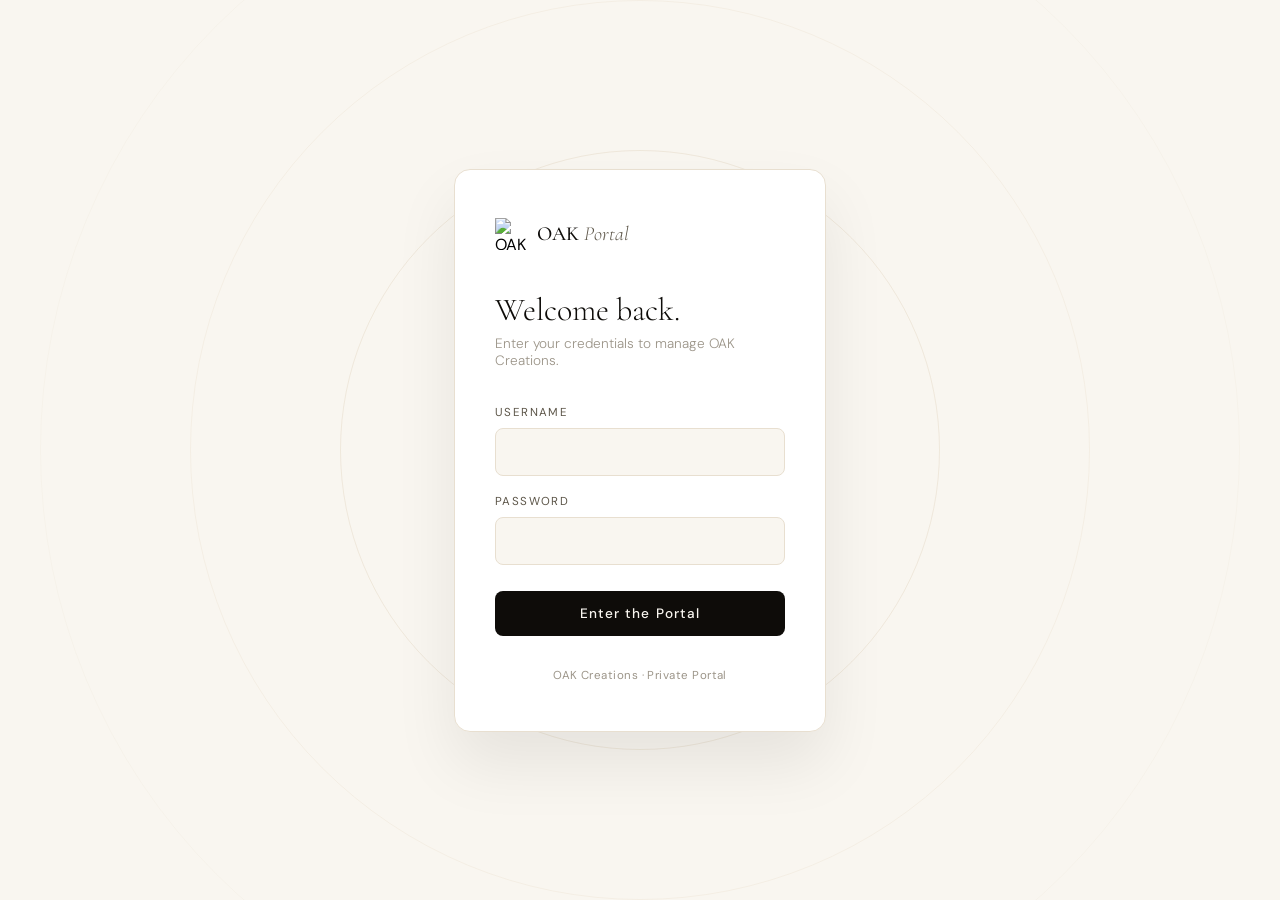
==== index.html @ 40ae6c49 "Added all files for OAKCreations site" ====
<!DOCTYPE html>
<html lang="en">
<head>
  <meta charset="UTF-8" />
  <meta name="viewport" content="width=device-width, initial-scale=1.0" />
  <title>OAK — Portal</title>
  <!-- No description meta, no OG tags, no robots index -->
  <meta name="robots" content="noindex, nofollow, noarchive, nosnippet" />
  <link rel="preconnect" href="https://fonts.googleapis.com" />
  <link rel="preconnect" href="https://fonts.gstatic.com" crossorigin />
  <link href="https://fonts.googleapis.com/css2?family=Cormorant+Garamond:ital,wght@0,300;0,400;0,500;0,600;1,300;1,400&family=DM+Sans:wght@300;400;500&display=swap" rel="stylesheet" />
  <style>
    :root {
      --ink: #0E0C09;
      --ink-soft: #5C5548;
      --ink-faint: #9C9589;
      --cream: #F9F6F0;
      --cream-warm: #F2EDE3;
      --cream-deep: #E8DFD0;
      --gold: #A8834A;
      --gold-pale: #E8D5B0;
      --white: #FFFFFF;
      --error: #C0392B;
      --ease-out: cubic-bezier(0.16, 1, 0.3, 1);
    }

    *, *::before, *::after { box-sizing: border-box; margin: 0; padding: 0; }

    html { -webkit-font-smoothing: antialiased; }

    body {
      background: var(--cream);
      font-family: 'DM Sans', system-ui, sans-serif;
      min-height: 100vh;
      display: flex;
      align-items: center;
      justify-content: center;
      overflow: hidden;
    }

    /* Background rings */
    .bg-ring {
      position: fixed;
      border-radius: 50%;
      border: 1px solid rgba(168,131,74,0.12);
      pointer-events: none;
    }
    .bg-ring-1 { width: 600px; height: 600px; top: 50%; left: 50%; transform: translate(-50%, -50%); }
    .bg-ring-2 { width: 900px; height: 900px; top: 50%; left: 50%; transform: translate(-50%, -50%); opacity: 0.5; }
    .bg-ring-3 { width: 1200px; height: 1200px; top: 50%; left: 50%; transform: translate(-50%, -50%); opacity: 0.25; }

    /* Login Box */
    .login-wrap {
      position: relative;
      z-index: 10;
      width: 100%;
      max-width: 420px;
      padding: 24px;
      animation: appear 0.8s cubic-bezier(0.16,1,0.3,1) both;
    }

    @keyframes appear {
      from { opacity: 0; transform: translateY(24px); }
      to { opacity: 1; transform: translateY(0); }
    }

    .login-card {
      background: var(--white);
      border: 1px solid var(--cream-deep);
      border-radius: 16px;
      padding: 48px 40px;
      box-shadow: 0 32px 64px rgba(14,12,9,0.08);
    }

    .login-logo {
      display: flex;
      align-items: center;
      gap: 10px;
      margin-bottom: 40px;
    }

    .login-logo img {
      width: 32px;
      height: 32px;
      object-fit: contain;
    }

    .login-logo-text {
      font-family: 'Cormorant Garamond', Georgia, serif;
      font-size: 1.25rem;
      font-weight: 500;
      color: var(--ink);
    }

    .login-logo-text em {
      font-style: italic;
      font-weight: 300;
      color: var(--ink-soft);
    }

    .login-title {
      font-family: 'Cormorant Garamond', Georgia, serif;
      font-size: 2rem;
      font-weight: 300;
      color: var(--ink);
      margin-bottom: 6px;
    }

    .login-sub {
      font-size: 0.85rem;
      color: var(--ink-faint);
      font-weight: 300;
      margin-bottom: 36px;
    }

    .field {
      margin-bottom: 18px;
    }

    .field label {
      display: block;
      font-size: 0.72rem;
      letter-spacing: 0.12em;
      text-transform: uppercase;
      color: var(--ink-soft);
      margin-bottom: 8px;
      font-family: 'DM Sans', sans-serif;
    }

    .field input {
      width: 100%;
      padding: 13px 16px;
      border: 1.5px solid var(--cream-deep);
      border-radius: 8px;
      background: var(--cream);
      font-family: 'DM Sans', sans-serif;
      font-size: 0.95rem;
      color: var(--ink);
      outline: none;
      transition: border-color 0.3s, box-shadow 0.3s;
      -webkit-font-smoothing: antialiased;
    }

    .field input:focus {
      border-color: var(--gold);
      box-shadow: 0 0 0 3px rgba(168,131,74,0.1);
    }

    .login-btn {
      width: 100%;
      padding: 14px;
      background: var(--ink);
      color: var(--cream);
      border: none;
      border-radius: 8px;
      font-family: 'DM Sans', sans-serif;
      font-size: 0.85rem;
      letter-spacing: 0.08em;
      font-weight: 500;
      margin-top: 8px;
      cursor: pointer;
      transition: background 0.3s, transform 0.2s;
    }

    .login-btn:hover { background: var(--gold); }
    .login-btn:active { transform: scale(0.99); }

    .login-error {
      display: none;
      margin-top: 16px;
      padding: 12px 16px;
      background: rgba(192,57,43,0.06);
      border: 1px solid rgba(192,57,43,0.2);
      border-radius: 8px;
      color: var(--error);
      font-size: 0.82rem;
      text-align: center;
    }

    .login-error.show { display: block; }

    .login-footer {
      margin-top: 32px;
      text-align: center;
      font-size: 0.72rem;
      color: var(--ink-faint);
      letter-spacing: 0.04em;
    }
  </style>
</head>
<body>

  <div class="bg-ring bg-ring-1"></div>
  <div class="bg-ring bg-ring-2"></div>
  <div class="bg-ring bg-ring-3"></div>

  <div class="login-wrap">
    <div class="login-card">
      <div class="login-logo">
        <img src="../oakcreations/assets/oak-tree.png" alt="OAK" />
        <span class="login-logo-text">OAK <em>Portal</em></span>
      </div>
      <h1 class="login-title">Welcome back.</h1>
      <p class="login-sub">Enter your credentials to manage OAK Creations.</p>

      <form id="loginForm" autocomplete="off">
        <div class="field">
          <label for="username">Username</label>
          <input type="text" id="username" name="username" autocomplete="new-username" spellcheck="false" />
        </div>
        <div class="field">
          <label for="password">Password</label>
          <input type="password" id="password" name="password" autocomplete="new-password" />
        </div>
        <button type="submit" class="login-btn">Enter the Portal</button>
        <div class="login-error" id="loginError">Incorrect credentials. Try again.</div>
      </form>

      <div class="login-footer">OAK Creations · Private Portal</div>
    </div>
  </div>

  <script src="auth.js"></script>
</body>
</html>
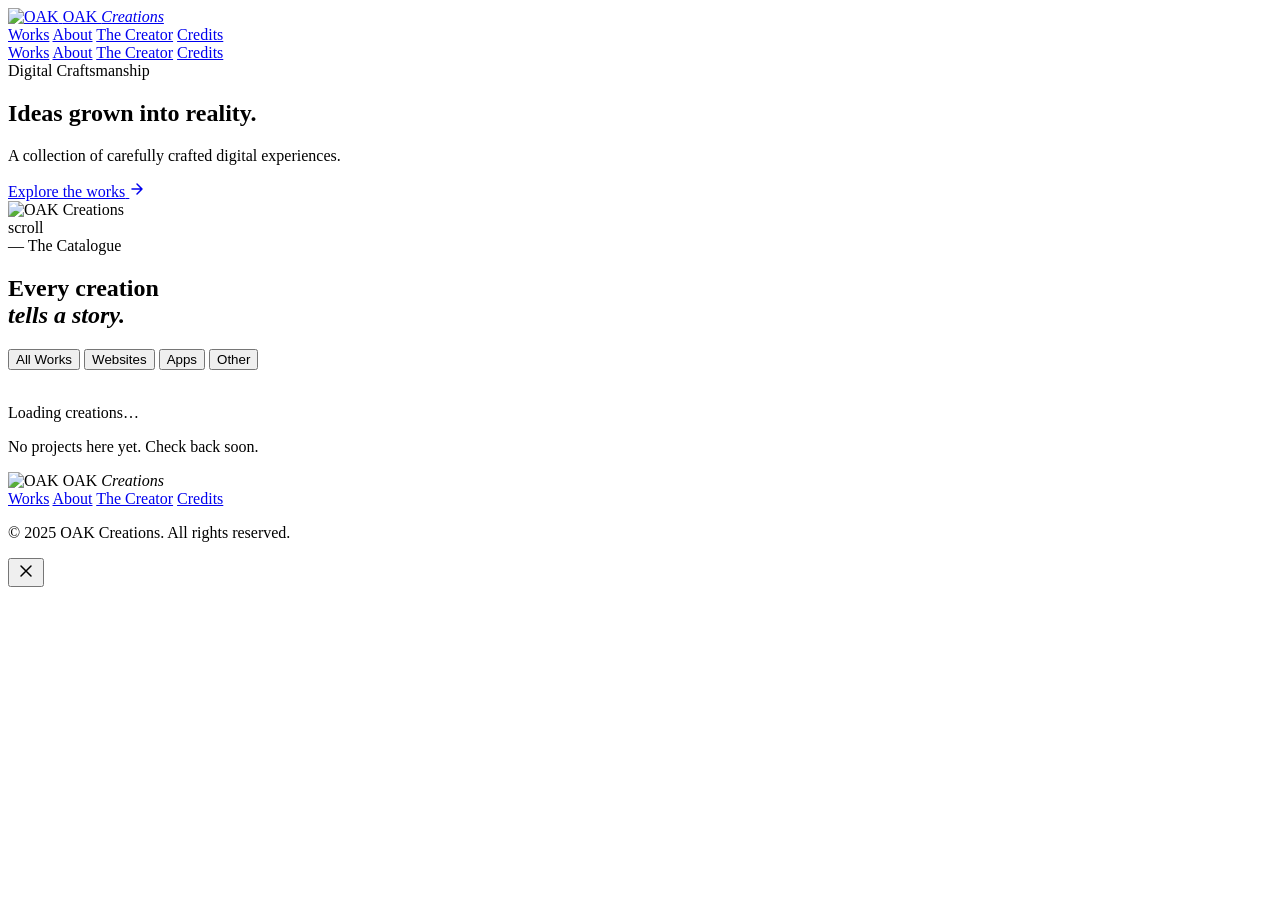
==== commit 7f1f5349: "Added index.html" ====
--- a/index.html
+++ b/index.html
@@ -3,223 +3,150 @@
 <head>
   <meta charset="UTF-8" />
   <meta name="viewport" content="width=device-width, initial-scale=1.0" />
-  <title>OAK — Portal</title>
-  <!-- No description meta, no OG tags, no robots index -->
-  <meta name="robots" content="noindex, nofollow, noarchive, nosnippet" />
+  <title>OAK Creations</title>
+  <meta name="description" content="OAK Creations — where ideas become extraordinary." />
   <link rel="preconnect" href="https://fonts.googleapis.com" />
   <link rel="preconnect" href="https://fonts.gstatic.com" crossorigin />
-  <link href="https://fonts.googleapis.com/css2?family=Cormorant+Garamond:ital,wght@0,300;0,400;0,500;0,600;1,300;1,400&family=DM+Sans:wght@300;400;500&display=swap" rel="stylesheet" />
-  <style>
-    :root {
-      --ink: #0E0C09;
-      --ink-soft: #5C5548;
-      --ink-faint: #9C9589;
-      --cream: #F9F6F0;
-      --cream-warm: #F2EDE3;
-      --cream-deep: #E8DFD0;
-      --gold: #A8834A;
-      --gold-pale: #E8D5B0;
-      --white: #FFFFFF;
-      --error: #C0392B;
-      --ease-out: cubic-bezier(0.16, 1, 0.3, 1);
-    }
-
-    *, *::before, *::after { box-sizing: border-box; margin: 0; padding: 0; }
-
-    html { -webkit-font-smoothing: antialiased; }
-
-    body {
-      background: var(--cream);
-      font-family: 'DM Sans', system-ui, sans-serif;
-      min-height: 100vh;
-      display: flex;
-      align-items: center;
-      justify-content: center;
-      overflow: hidden;
-    }
-
-    /* Background rings */
-    .bg-ring {
-      position: fixed;
-      border-radius: 50%;
-      border: 1px solid rgba(168,131,74,0.12);
-      pointer-events: none;
-    }
-    .bg-ring-1 { width: 600px; height: 600px; top: 50%; left: 50%; transform: translate(-50%, -50%); }
-    .bg-ring-2 { width: 900px; height: 900px; top: 50%; left: 50%; transform: translate(-50%, -50%); opacity: 0.5; }
-    .bg-ring-3 { width: 1200px; height: 1200px; top: 50%; left: 50%; transform: translate(-50%, -50%); opacity: 0.25; }
-
-    /* Login Box */
-    .login-wrap {
-      position: relative;
-      z-index: 10;
-      width: 100%;
-      max-width: 420px;
-      padding: 24px;
-      animation: appear 0.8s cubic-bezier(0.16,1,0.3,1) both;
-    }
-
-    @keyframes appear {
-      from { opacity: 0; transform: translateY(24px); }
-      to { opacity: 1; transform: translateY(0); }
-    }
-
-    .login-card {
-      background: var(--white);
-      border: 1px solid var(--cream-deep);
-      border-radius: 16px;
-      padding: 48px 40px;
-      box-shadow: 0 32px 64px rgba(14,12,9,0.08);
-    }
-
-    .login-logo {
-      display: flex;
-      align-items: center;
-      gap: 10px;
-      margin-bottom: 40px;
-    }
-
-    .login-logo img {
-      width: 32px;
-      height: 32px;
-      object-fit: contain;
-    }
-
-    .login-logo-text {
-      font-family: 'Cormorant Garamond', Georgia, serif;
-      font-size: 1.25rem;
-      font-weight: 500;
-      color: var(--ink);
-    }
-
-    .login-logo-text em {
-      font-style: italic;
-      font-weight: 300;
-      color: var(--ink-soft);
-    }
-
-    .login-title {
-      font-family: 'Cormorant Garamond', Georgia, serif;
-      font-size: 2rem;
-      font-weight: 300;
-      color: var(--ink);
-      margin-bottom: 6px;
-    }
-
-    .login-sub {
-      font-size: 0.85rem;
-      color: var(--ink-faint);
-      font-weight: 300;
-      margin-bottom: 36px;
-    }
-
-    .field {
-      margin-bottom: 18px;
-    }
-
-    .field label {
-      display: block;
-      font-size: 0.72rem;
-      letter-spacing: 0.12em;
-      text-transform: uppercase;
-      color: var(--ink-soft);
-      margin-bottom: 8px;
-      font-family: 'DM Sans', sans-serif;
-    }
-
-    .field input {
-      width: 100%;
-      padding: 13px 16px;
-      border: 1.5px solid var(--cream-deep);
-      border-radius: 8px;
-      background: var(--cream);
-      font-family: 'DM Sans', sans-serif;
-      font-size: 0.95rem;
-      color: var(--ink);
-      outline: none;
-      transition: border-color 0.3s, box-shadow 0.3s;
-      -webkit-font-smoothing: antialiased;
-    }
-
-    .field input:focus {
-      border-color: var(--gold);
-      box-shadow: 0 0 0 3px rgba(168,131,74,0.1);
-    }
-
-    .login-btn {
-      width: 100%;
-      padding: 14px;
-      background: var(--ink);
-      color: var(--cream);
-      border: none;
-      border-radius: 8px;
-      font-family: 'DM Sans', sans-serif;
-      font-size: 0.85rem;
-      letter-spacing: 0.08em;
-      font-weight: 500;
-      margin-top: 8px;
-      cursor: pointer;
-      transition: background 0.3s, transform 0.2s;
-    }
-
-    .login-btn:hover { background: var(--gold); }
-    .login-btn:active { transform: scale(0.99); }
-
-    .login-error {
-      display: none;
-      margin-top: 16px;
-      padding: 12px 16px;
-      background: rgba(192,57,43,0.06);
-      border: 1px solid rgba(192,57,43,0.2);
-      border-radius: 8px;
-      color: var(--error);
-      font-size: 0.82rem;
-      text-align: center;
-    }
-
-    .login-error.show { display: block; }
-
-    .login-footer {
-      margin-top: 32px;
-      text-align: center;
-      font-size: 0.72rem;
-      color: var(--ink-faint);
-      letter-spacing: 0.04em;
-    }
-  </style>
+  <link href="https://fonts.googleapis.com/css2?family=Cormorant+Garamond:ital,wght@0,300;0,400;0,500;0,600;1,300;1,400&family=Tenor+Sans&family=DM+Sans:wght@300;400;500&display=swap" rel="stylesheet" />
+  <link rel="stylesheet" href="css/main.css" />
+  <link rel="stylesheet" href="css/home.css" />
 </head>
 <body>
 
-  <div class="bg-ring bg-ring-1"></div>
-  <div class="bg-ring bg-ring-2"></div>
-  <div class="bg-ring bg-ring-3"></div>
+  <!-- Custom Cursor -->
+  <div class="cursor" id="cursor"></div>
+  <div class="cursor-follower" id="cursorFollower"></div>
 
-  <div class="login-wrap">
-    <div class="login-card">
-      <div class="login-logo">
-        <img src="../oakcreations/assets/oak-tree.png" alt="OAK" />
-        <span class="login-logo-text">OAK <em>Portal</em></span>
+  <!-- Navigation -->
+  <nav class="nav" id="nav">
+    <div class="nav-inner">
+      <a href="index.html" class="nav-logo">
+        <img src="assets/oak-tree.png" alt="OAK" class="nav-logo-icon" />
+        <span class="nav-logo-text">OAK <em>Creations</em></span>
+      </a>
+      <div class="nav-links">
+        <a href="index.html" class="nav-link active">Works</a>
+        <a href="about.html" class="nav-link">About</a>
+        <a href="oak.html" class="nav-link">The Creator</a>
+        <a href="credits.html" class="nav-link">Credits</a>
       </div>
-      <h1 class="login-title">Welcome back.</h1>
-      <p class="login-sub">Enter your credentials to manage OAK Creations.</p>
+      <div class="nav-menu-btn" id="menuBtn">
+        <span></span><span></span><span></span>
+      </div>
+    </div>
+  </nav>
 
-      <form id="loginForm" autocomplete="off">
-        <div class="field">
-          <label for="username">Username</label>
-          <input type="text" id="username" name="username" autocomplete="new-username" spellcheck="false" />
-        </div>
-        <div class="field">
-          <label for="password">Password</label>
-          <input type="password" id="password" name="password" autocomplete="new-password" />
-        </div>
-        <button type="submit" class="login-btn">Enter the Portal</button>
-        <div class="login-error" id="loginError">Incorrect credentials. Try again.</div>
-      </form>
-
-      <div class="login-footer">OAK Creations · Private Portal</div>
+  <!-- Mobile Menu -->
+  <div class="mobile-menu" id="mobileMenu">
+    <div class="mobile-menu-inner">
+      <a href="index.html" class="mobile-link">Works</a>
+      <a href="about.html" class="mobile-link">About</a>
+      <a href="oak.html" class="mobile-link">The Creator</a>
+      <a href="credits.html" class="mobile-link">Credits</a>
     </div>
   </div>
 
-  <script src="auth.js"></script>
+  <!-- Hero -->
+  <section class="hero">
+    <div class="hero-bg">
+      <div class="hero-grain"></div>
+      <div class="hero-rings">
+        <div class="ring ring-1"></div>
+        <div class="ring ring-2"></div>
+        <div class="ring ring-3"></div>
+      </div>
+    </div>
+    <div class="hero-content">
+      <div class="hero-eyebrow reveal-up">
+        <span class="eyebrow-line"></span>
+        <span>Digital Craftsmanship</span>
+        <span class="eyebrow-line"></span>
+      </div>
+      <h1 class="hero-title reveal-up" style="--delay: 0.1s">
+        <span class="hero-title-line">Ideas</span>
+        <span class="hero-title-line italic">grown</span>
+        <span class="hero-title-line">into reality.</span>
+      </h1>
+      <p class="hero-sub reveal-up" style="--delay: 0.2s" id="heroTagline">
+        A collection of carefully crafted digital experiences.
+      </p>
+      <a href="#works" class="hero-cta reveal-up" style="--delay: 0.3s">
+        <span>Explore the works</span>
+        <svg width="16" height="16" viewBox="0 0 16 16" fill="none"><path d="M8 3L13 8L8 13M3 8H13" stroke="currentColor" stroke-width="1.5" stroke-linecap="round" stroke-linejoin="round"/></svg>
+      </a>
+    </div>
+    <div class="hero-logo-wrap reveal-up" style="--delay: 0.4s">
+      <img src="assets/oak-tree.png" alt="OAK Creations" class="hero-logo-img" />
+    </div>
+    <div class="hero-scroll-hint">
+      <div class="scroll-line"></div>
+      <span>scroll</span>
+    </div>
+  </section>
+
+  <!-- Works Section -->
+  <section class="works" id="works">
+    <div class="works-header">
+      <div class="section-label reveal-up">
+        <span>— The Catalogue</span>
+      </div>
+      <h2 class="works-title reveal-up">Every creation<br><em>tells a story.</em></h2>
+    </div>
+
+    <!-- Filter Bar -->
+    <div class="filter-bar reveal-up" id="filterBar">
+      <button class="filter-btn active" data-filter="all">All Works</button>
+      <button class="filter-btn" data-filter="website">Websites</button>
+      <button class="filter-btn" data-filter="app">Apps</button>
+      <button class="filter-btn" data-filter="other">Other</button>
+    </div>
+
+    <!-- Projects Grid -->
+    <div class="projects-grid" id="projectsGrid">
+      <!-- Populated by JS from Gist data -->
+      <div class="projects-loading" id="projectsLoading">
+        <div class="loading-oak">
+          <img src="assets/oak-tree.png" alt="" />
+        </div>
+        <p>Loading creations…</p>
+      </div>
+    </div>
+
+    <!-- Empty State -->
+    <div class="projects-empty hidden" id="projectsEmpty">
+      <p>No projects here yet. Check back soon.</p>
+    </div>
+  </section>
+
+  <!-- Footer -->
+  <footer class="footer">
+    <div class="footer-inner">
+      <div class="footer-logo">
+        <img src="assets/oak-tree.png" alt="OAK" />
+        <span>OAK <em>Creations</em></span>
+      </div>
+      <div class="footer-links">
+        <a href="index.html">Works</a>
+        <a href="about.html">About</a>
+        <a href="oak.html">The Creator</a>
+        <a href="credits.html">Credits</a>
+      </div>
+      <p class="footer-copy" id="footerCopy">© 2025 OAK Creations. All rights reserved.</p>
+    </div>
+  </footer>
+
+  <!-- Project Modal -->
+  <div class="modal-overlay" id="modalOverlay">
+    <div class="modal" id="modal">
+      <button class="modal-close" id="modalClose">
+        <svg width="20" height="20" viewBox="0 0 20 20" fill="none"><path d="M15 5L5 15M5 5L15 15" stroke="currentColor" stroke-width="1.5" stroke-linecap="round"/></svg>
+      </button>
+      <div class="modal-inner" id="modalInner"></div>
+    </div>
+  </div>
+
+  <script src="js/data.js"></script>
+  <script src="js/main.js"></script>
+  <script src="js/home.js"></script>
 </body>
 </html>
